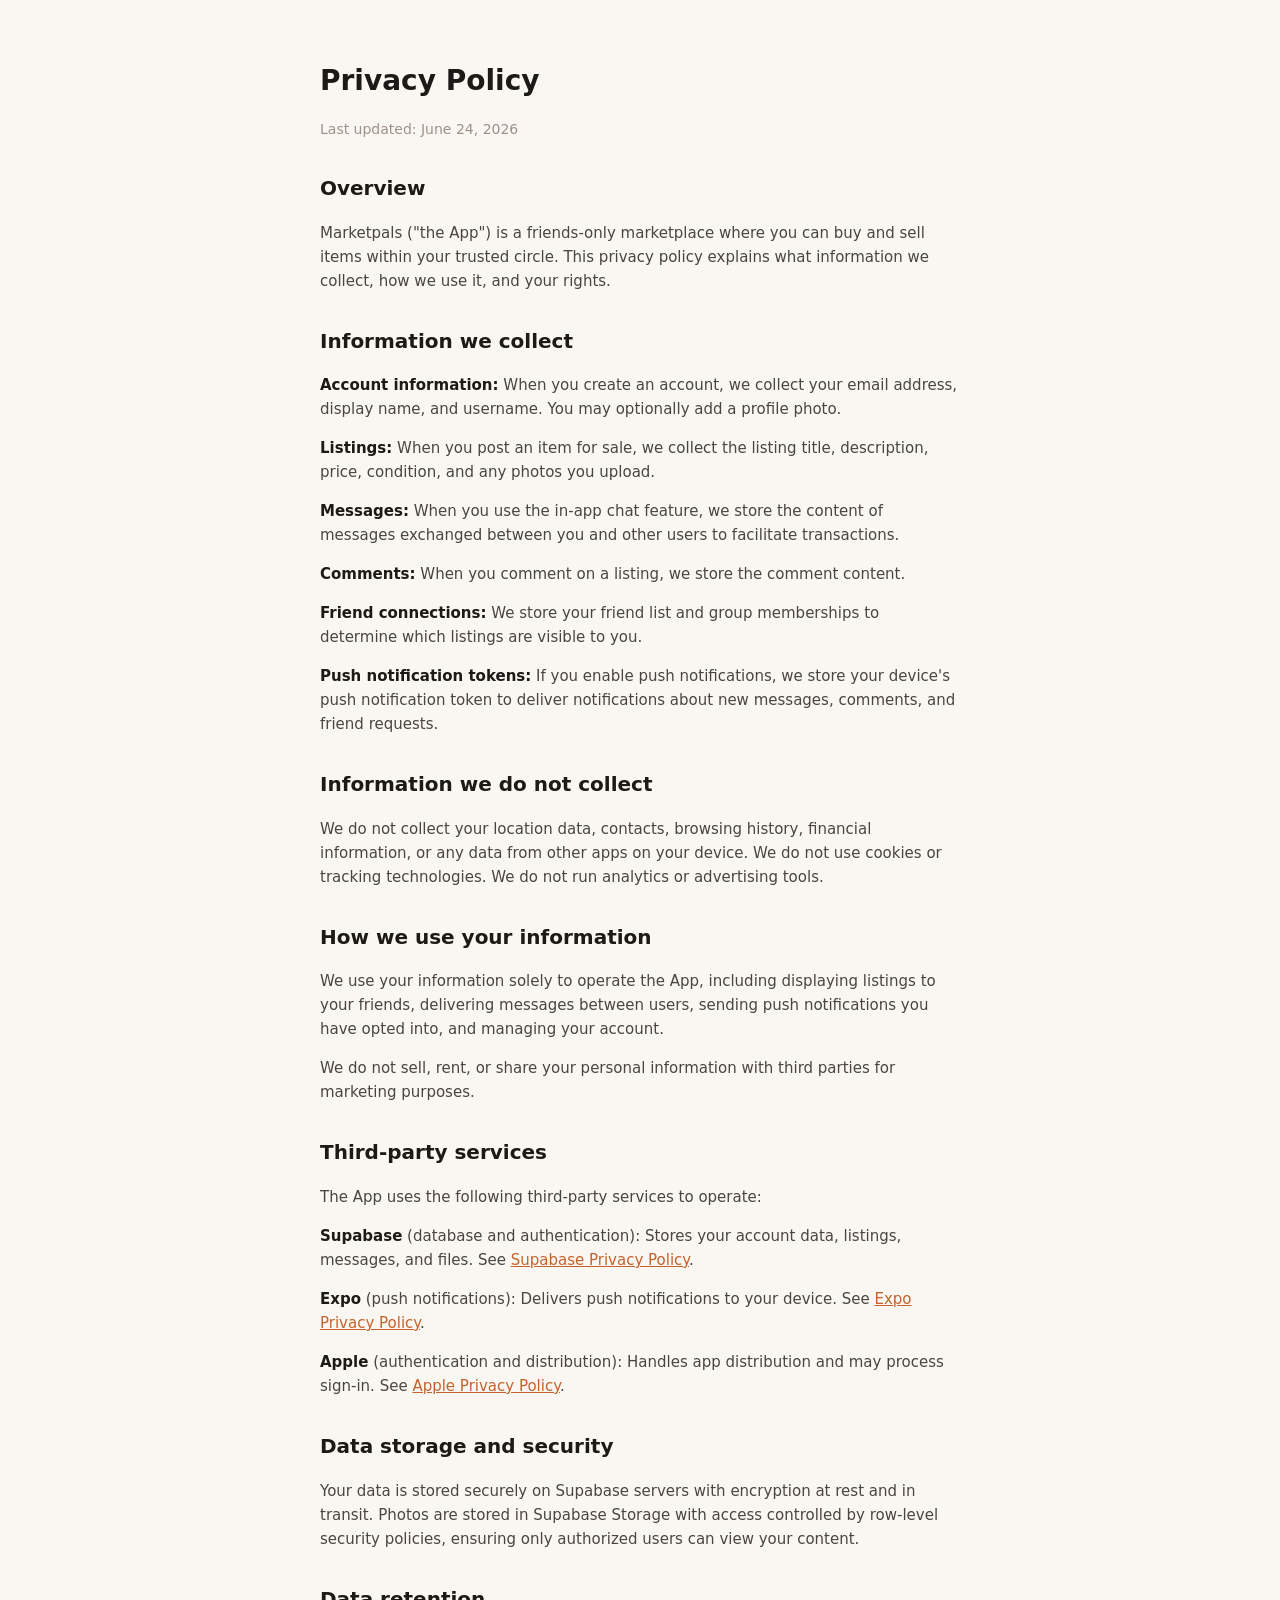
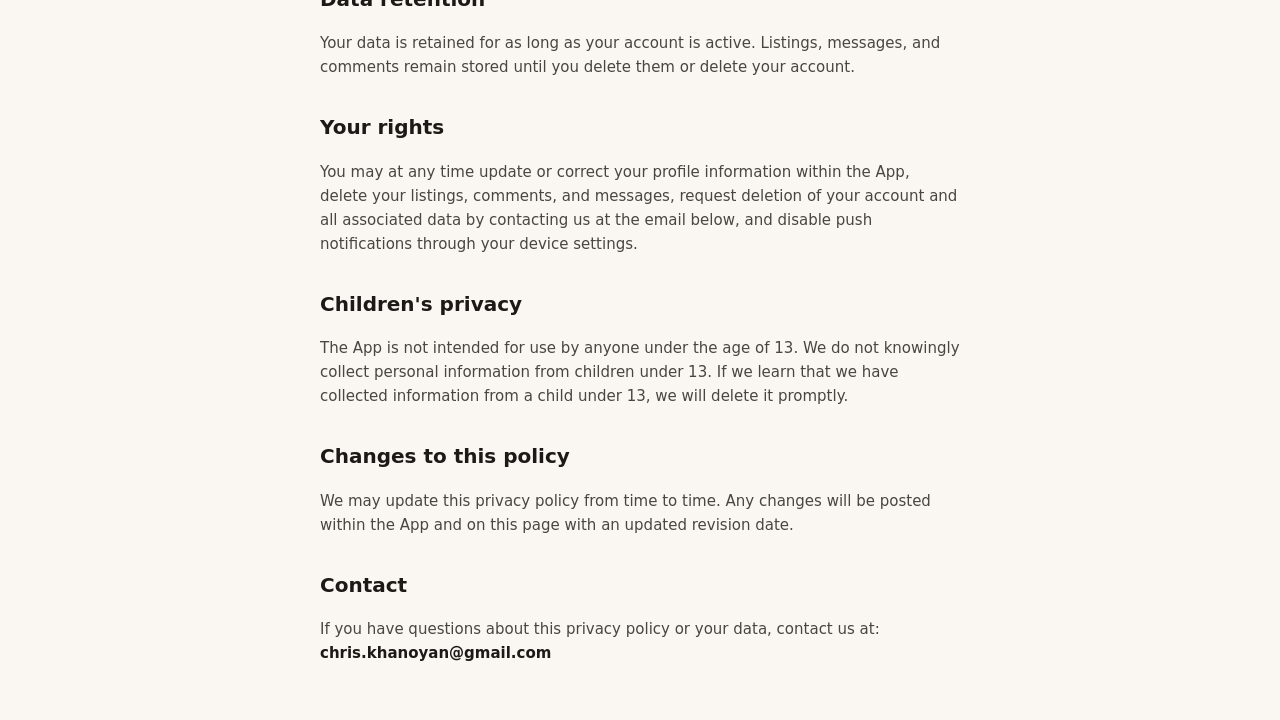
==== index.html @ 0244e1bd "Convert privacy policy from Markdown to HTML" ====
<!DOCTYPE html>
<html>
<head>
  <meta charset="utf-8">
  <meta name="viewport" content="width=device-width, initial-scale=1">
  <title>Marketpals - Privacy Policy</title>
  <style>
    body { margin: 0; font-family: -apple-system, system-ui, sans-serif; background: #FAF7F2; color: #1C1917; padding: 40px 20px; line-height: 1.6; }
    .wrap { max-width: 640px; margin: 0 auto; }
    h1 { font-size: 28px; font-weight: 700; margin-bottom: 4px; }
    h2 { font-size: 20px; font-weight: 700; margin-top: 32px; }
    p { font-size: 15px; color: #4A4540; }
    strong { color: #1C1917; }
    a { color: #C4622D; }
    .date { font-size: 14px; color: #9E9189; }
  </style>
</head>
<body>
  <div class="wrap">
    <h1>Privacy Policy</h1>
    <p class="date">Last updated: June 24, 2026</p>
    <h2>Overview</h2>
    <p>Marketpals ("the App") is a friends-only marketplace where you can buy and sell items within your trusted circle. This privacy policy explains what information we collect, how we use it, and your rights.</p>
    <h2>Information we collect</h2>
    <p><strong>Account information:</strong> When you create an account, we collect your email address, display name, and username. You may optionally add a profile photo.</p>
    <p><strong>Listings:</strong> When you post an item for sale, we collect the listing title, description, price, condition, and any photos you upload.</p>
    <p><strong>Messages:</strong> When you use the in-app chat feature, we store the content of messages exchanged between you and other users to facilitate transactions.</p>
    <p><strong>Comments:</strong> When you comment on a listing, we store the comment content.</p>
    <p><strong>Friend connections:</strong> We store your friend list and group memberships to determine which listings are visible to you.</p>
    <p><strong>Push notification tokens:</strong> If you enable push notifications, we store your device's push notification token to deliver notifications about new messages, comments, and friend requests.</p>
    <h2>Information we do not collect</h2>
    <p>We do not collect your location data, contacts, browsing history, financial information, or any data from other apps on your device. We do not use cookies or tracking technologies. We do not run analytics or advertising tools.</p>
    <h2>How we use your information</h2>
    <p>We use your information solely to operate the App, including displaying listings to your friends, delivering messages between users, sending push notifications you have opted into, and managing your account.</p>
    <p>We do not sell, rent, or share your personal information with third parties for marketing purposes.</p>
    <h2>Third-party services</h2>
    <p>The App uses the following third-party services to operate:</p>
    <p><strong>Supabase</strong> (database and authentication): Stores your account data, listings, messages, and files. See <a href="https://supabase.com/privacy">Supabase Privacy Policy</a>.</p>
    <p><strong>Expo</strong> (push notifications): Delivers push notifications to your device. See <a href="https://expo.dev/privacy">Expo Privacy Policy</a>.</p>
    <p><strong>Apple</strong> (authentication and distribution): Handles app distribution and may process sign-in. See <a href="https://www.apple.com/privacy/">Apple Privacy Policy</a>.</p>
    <h2>Data storage and security</h2>
    <p>Your data is stored securely on Supabase servers with encryption at rest and in transit. Photos are stored in Supabase Storage with access controlled by row-level security policies, ensuring only authorized users can view your content.</p>
    <h2>Data retention</h2>
    <p>Your data is retained for as long as your account is active. Listings, messages, and comments remain stored until you delete them or delete your account.</p>
    <h2>Your rights</h2>
    <p>You may at any time update or correct your profile information within the App, delete your listings, comments, and messages, request deletion of your account and all associated data by contacting us at the email below, and disable push notifications through your device settings.</p>
    <h2>Children's privacy</h2>
    <p>The App is not intended for use by anyone under the age of 13. We do not knowingly collect personal information from children under 13. If we learn that we have collected information from a child under 13, we will delete it promptly.</p>
    <h2>Changes to this policy</h2>
    <p>We may update this privacy policy from time to time. Any changes will be posted within the App and on this page with an updated revision date.</p>
    <h2>Contact</h2>
    <p>If you have questions about this privacy policy or your data, contact us at: <strong>chris.khanoyan@gmail.com</strong></p>
  </div>
</body>
</html>
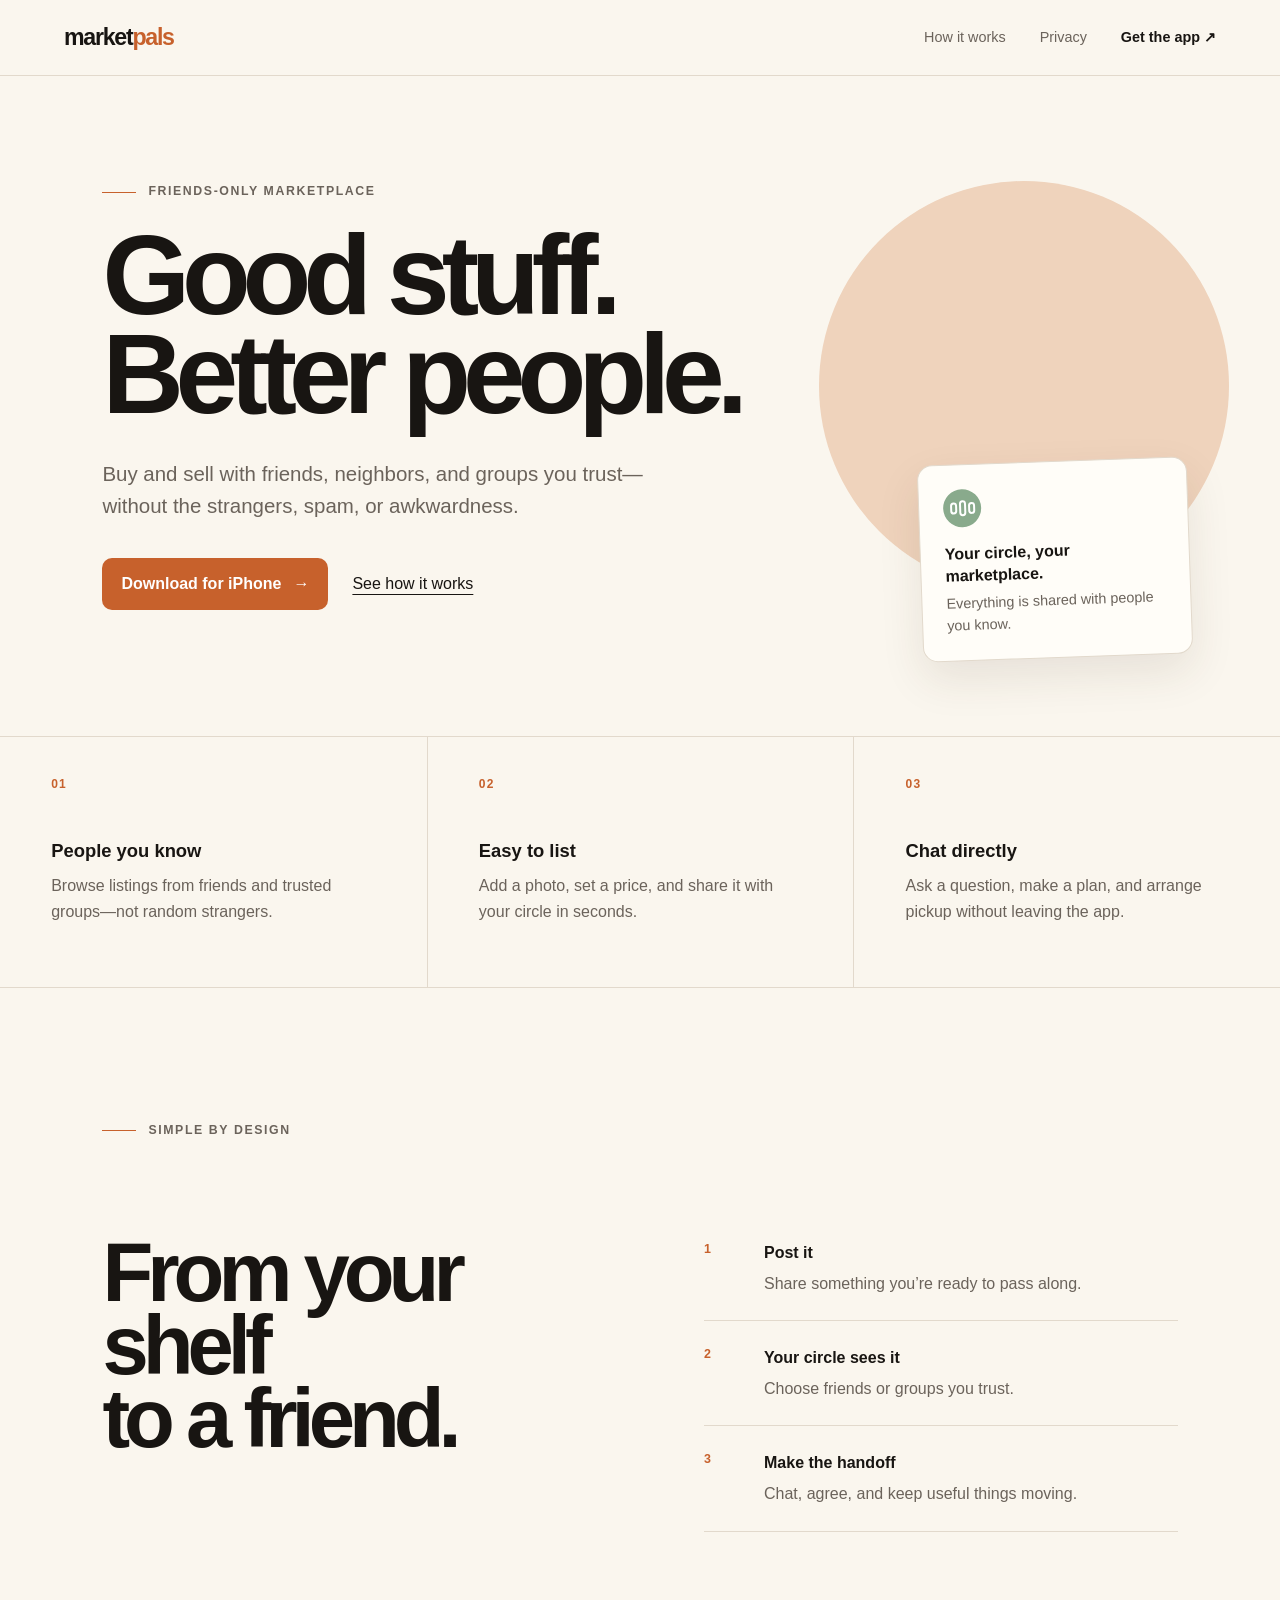
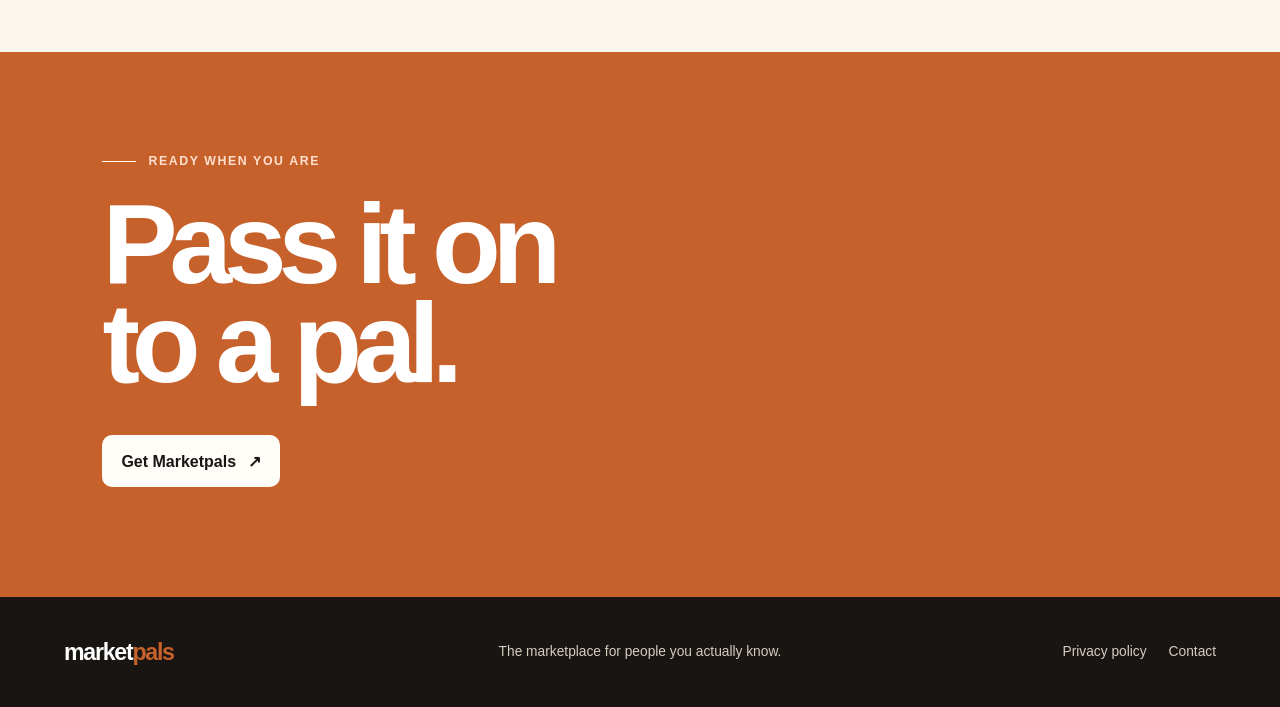
==== commit 76383042: "Launch Marketpals website" ====
--- a/index.html
+++ b/index.html
@@ -1,55 +1,102 @@
-<!DOCTYPE html>
-<html>
+<!doctype html>
+<html lang="en">
 <head>
   <meta charset="utf-8">
   <meta name="viewport" content="width=device-width, initial-scale=1">
-  <title>Marketpals - Privacy Policy</title>
-  <style>
-    body { margin: 0; font-family: -apple-system, system-ui, sans-serif; background: #FAF7F2; color: #1C1917; padding: 40px 20px; line-height: 1.6; }
-    .wrap { max-width: 640px; margin: 0 auto; }
-    h1 { font-size: 28px; font-weight: 700; margin-bottom: 4px; }
-    h2 { font-size: 20px; font-weight: 700; margin-top: 32px; }
-    p { font-size: 15px; color: #4A4540; }
-    strong { color: #1C1917; }
-    a { color: #C4622D; }
-    .date { font-size: 14px; color: #9E9189; }
-  </style>
+  <title>Marketpals — Good stuff. Better people.</title>
+  <meta name="description" content="Buy and sell with friends, neighbors, and groups you trust. Marketpals is the marketplace for people you actually know.">
+  <meta name="theme-color" content="#faf6ee">
+  <link rel="canonical" href="https://marketpals.app/">
+  <link rel="icon" href="/assets/favicon.png">
+  <link rel="apple-touch-icon" href="/assets/app-icon.png">
+  <link rel="stylesheet" href="/styles.css">
+  <meta property="og:type" content="website">
+  <meta property="og:site_name" content="Marketpals">
+  <meta property="og:title" content="Marketpals — Good stuff. Better people.">
+  <meta property="og:description" content="A friends-only marketplace for buying and selling with people you trust.">
+  <meta property="og:url" content="https://marketpals.app/">
+  <meta property="og:image" content="https://marketpals.app/assets/og.png">
+  <meta property="og:image:width" content="1200">
+  <meta property="og:image:height" content="630">
+  <meta name="twitter:card" content="summary_large_image">
+  <meta name="twitter:title" content="Marketpals — Good stuff. Better people.">
+  <meta name="twitter:description" content="A friends-only marketplace for buying and selling with people you trust.">
+  <meta name="twitter:image" content="https://marketpals.app/assets/og.png">
 </head>
 <body>
-  <div class="wrap">
-    <h1>Privacy Policy</h1>
-    <p class="date">Last updated: June 24, 2026</p>
-    <h2>Overview</h2>
-    <p>Marketpals ("the App") is a friends-only marketplace where you can buy and sell items within your trusted circle. This privacy policy explains what information we collect, how we use it, and your rights.</p>
-    <h2>Information we collect</h2>
-    <p><strong>Account information:</strong> When you create an account, we collect your email address, display name, and username. You may optionally add a profile photo.</p>
-    <p><strong>Listings:</strong> When you post an item for sale, we collect the listing title, description, price, condition, and any photos you upload.</p>
-    <p><strong>Messages:</strong> When you use the in-app chat feature, we store the content of messages exchanged between you and other users to facilitate transactions.</p>
-    <p><strong>Comments:</strong> When you comment on a listing, we store the comment content.</p>
-    <p><strong>Friend connections:</strong> We store your friend list and group memberships to determine which listings are visible to you.</p>
-    <p><strong>Push notification tokens:</strong> If you enable push notifications, we store your device's push notification token to deliver notifications about new messages, comments, and friend requests.</p>
-    <h2>Information we do not collect</h2>
-    <p>We do not collect your location data, contacts, browsing history, financial information, or any data from other apps on your device. We do not use cookies or tracking technologies. We do not run analytics or advertising tools.</p>
-    <h2>How we use your information</h2>
-    <p>We use your information solely to operate the App, including displaying listings to your friends, delivering messages between users, sending push notifications you have opted into, and managing your account.</p>
-    <p>We do not sell, rent, or share your personal information with third parties for marketing purposes.</p>
-    <h2>Third-party services</h2>
-    <p>The App uses the following third-party services to operate:</p>
-    <p><strong>Supabase</strong> (database and authentication): Stores your account data, listings, messages, and files. See <a href="https://supabase.com/privacy">Supabase Privacy Policy</a>.</p>
-    <p><strong>Expo</strong> (push notifications): Delivers push notifications to your device. See <a href="https://expo.dev/privacy">Expo Privacy Policy</a>.</p>
-    <p><strong>Apple</strong> (authentication and distribution): Handles app distribution and may process sign-in. See <a href="https://www.apple.com/privacy/">Apple Privacy Policy</a>.</p>
-    <h2>Data storage and security</h2>
-    <p>Your data is stored securely on Supabase servers with encryption at rest and in transit. Photos are stored in Supabase Storage with access controlled by row-level security policies, ensuring only authorized users can view your content.</p>
-    <h2>Data retention</h2>
-    <p>Your data is retained for as long as your account is active. Listings, messages, and comments remain stored until you delete them or delete your account.</p>
-    <h2>Your rights</h2>
-    <p>You may at any time update or correct your profile information within the App, delete your listings, comments, and messages, request deletion of your account and all associated data by contacting us at the email below, and disable push notifications through your device settings.</p>
-    <h2>Children's privacy</h2>
-    <p>The App is not intended for use by anyone under the age of 13. We do not knowingly collect personal information from children under 13. If we learn that we have collected information from a child under 13, we will delete it promptly.</p>
-    <h2>Changes to this policy</h2>
-    <p>We may update this privacy policy from time to time. Any changes will be posted within the App and on this page with an updated revision date.</p>
-    <h2>Contact</h2>
-    <p>If you have questions about this privacy policy or your data, contact us at: <strong>chris.khanoyan@gmail.com</strong></p>
-  </div>
+  <a class="skip-link" href="#main">Skip to content</a>
+
+  <header class="site-header">
+    <a class="wordmark" href="/" aria-label="Marketpals home">market<span>pals</span></a>
+    <nav class="site-nav" aria-label="Main navigation">
+      <a href="#how-it-works">How it works</a>
+      <a href="/privacy/">Privacy</a>
+      <a class="nav-download" href="https://apps.apple.com/us/app/marketpals/id6769597862">Get the app <span aria-hidden="true">↗</span></a>
+    </nav>
+  </header>
+
+  <main id="main">
+    <section class="hero" aria-labelledby="hero-title">
+      <div class="hero-copy">
+        <p class="eyebrow">Friends-only marketplace</p>
+        <h1 id="hero-title">Good stuff.<br>Better people.</h1>
+        <p class="hero-intro">Buy and sell with friends, neighbors, and groups you trust—without the strangers, spam, or awkwardness.</p>
+        <div class="hero-actions">
+          <a class="button" href="https://apps.apple.com/us/app/marketpals/id6769597862">Download for iPhone <span aria-hidden="true">→</span></a>
+          <a class="text-link" href="#how-it-works">See how it works</a>
+        </div>
+      </div>
+
+      <div class="sun" aria-hidden="true"></div>
+      <aside class="trust-note">
+        <span class="people-mark" aria-hidden="true"><i></i><i></i><i></i></span>
+        <strong>Your circle, your marketplace.</strong>
+        <p>Everything is shared with people you know.</p>
+      </aside>
+    </section>
+
+    <section class="values" aria-label="Why Marketpals">
+      <article class="value">
+        <span class="value-number">01</span>
+        <h2>People you know</h2>
+        <p>Browse listings from friends and trusted groups—not random strangers.</p>
+      </article>
+      <article class="value">
+        <span class="value-number">02</span>
+        <h2>Easy to list</h2>
+        <p>Add a photo, set a price, and share it with your circle in seconds.</p>
+      </article>
+      <article class="value">
+        <span class="value-number">03</span>
+        <h2>Chat directly</h2>
+        <p>Ask a question, make a plan, and arrange pickup without leaving the app.</p>
+      </article>
+    </section>
+
+    <section class="how" id="how-it-works" aria-labelledby="how-title">
+      <p class="eyebrow">Simple by design</p>
+      <h2 id="how-title">From your shelf<br>to a friend.</h2>
+      <ol class="steps">
+        <li><span>1</span><div><strong>Post it</strong><p>Share something you’re ready to pass along.</p></div></li>
+        <li><span>2</span><div><strong>Your circle sees it</strong><p>Choose friends or groups you trust.</p></div></li>
+        <li><span>3</span><div><strong>Make the handoff</strong><p>Chat, agree, and keep useful things moving.</p></div></li>
+      </ol>
+    </section>
+
+    <section class="closing" aria-labelledby="closing-title">
+      <p class="eyebrow light">Ready when you are</p>
+      <h2 id="closing-title">Pass it on<br>to a pal.</h2>
+      <a class="button light-button" href="https://apps.apple.com/us/app/marketpals/id6769597862">Get Marketpals <span aria-hidden="true">↗</span></a>
+    </section>
+  </main>
+
+  <footer class="site-footer">
+    <a class="wordmark footer-wordmark" href="/">market<span>pals</span></a>
+    <p>The marketplace for people you actually know.</p>
+    <div class="footer-links">
+      <a href="/privacy/">Privacy policy</a>
+      <a href="mailto:chris.khanoyan@gmail.com">Contact</a>
+    </div>
+  </footer>
 </body>
 </html>
--- a/styles.css
+++ b/styles.css
@@ -0,0 +1,336 @@
+:root {
+  --cream: #faf6ee;
+  --cream-deep: #eee5d8;
+  --paper: #fffdf8;
+  --ink: #181512;
+  --muted: #6b635b;
+  --rust: #c7612c;
+  --rust-dark: #a9481d;
+  --sage: #89aa8c;
+  --line: #e2d9cc;
+}
+
+* { box-sizing: border-box; }
+
+html { scroll-behavior: smooth; }
+
+body {
+  margin: 0;
+  background: var(--cream);
+  color: var(--ink);
+  font-family: Inter, ui-sans-serif, -apple-system, BlinkMacSystemFont, "Segoe UI", sans-serif;
+  font-size: 16px;
+  line-height: 1.6;
+  -webkit-font-smoothing: antialiased;
+}
+
+a { color: inherit; }
+
+.skip-link {
+  position: fixed;
+  top: 10px;
+  left: 10px;
+  z-index: 100;
+  padding: 9px 12px;
+  background: var(--ink);
+  color: var(--paper);
+  transform: translateY(-150%);
+}
+
+.skip-link:focus { transform: translateY(0); }
+
+.site-header {
+  min-height: 76px;
+  display: flex;
+  align-items: center;
+  justify-content: space-between;
+  gap: 28px;
+  padding: 18px clamp(22px, 5vw, 72px);
+  border-bottom: 1px solid var(--line);
+}
+
+.wordmark {
+  color: var(--ink);
+  font-size: 1.45rem;
+  font-weight: 750;
+  letter-spacing: -.055em;
+  line-height: 1;
+  text-decoration: none;
+}
+
+.wordmark span { color: var(--rust); }
+
+.site-nav {
+  display: flex;
+  align-items: center;
+  gap: clamp(16px, 3vw, 34px);
+}
+
+.site-nav a {
+  color: var(--muted);
+  font-size: .9rem;
+  text-decoration: none;
+}
+
+.site-nav a:hover,
+.site-nav a:focus-visible { color: var(--ink); }
+
+.site-nav .nav-download {
+  color: var(--ink);
+  font-weight: 700;
+}
+
+.hero {
+  position: relative;
+  min-height: 660px;
+  display: flex;
+  align-items: center;
+  overflow: hidden;
+  padding: 100px clamp(24px, 8vw, 124px) 120px;
+}
+
+.hero-copy {
+  position: relative;
+  z-index: 2;
+  width: min(720px, 68%);
+}
+
+.eyebrow {
+  display: flex;
+  align-items: center;
+  gap: 12px;
+  margin: 0 0 24px;
+  color: var(--muted);
+  font-size: .77rem;
+  font-weight: 750;
+  letter-spacing: .13em;
+  text-transform: uppercase;
+}
+
+.eyebrow::before {
+  content: "";
+  width: 34px;
+  height: 1px;
+  background: var(--rust);
+}
+
+h1,
+.how h2,
+.closing h2 {
+  margin: 0;
+  font-size: clamp(4rem, 8.8vw, 8.3rem);
+  font-weight: 720;
+  letter-spacing: -.072em;
+  line-height: .88;
+}
+
+.hero-intro {
+  max-width: 570px;
+  margin: 34px 0 36px;
+  color: var(--muted);
+  font-size: clamp(1.05rem, 1.6vw, 1.28rem);
+  line-height: 1.55;
+}
+
+.hero-actions {
+  display: flex;
+  align-items: center;
+  gap: 24px;
+  flex-wrap: wrap;
+}
+
+.button {
+  display: inline-flex;
+  align-items: center;
+  justify-content: center;
+  gap: 12px;
+  min-height: 52px;
+  padding: 13px 19px;
+  border-radius: 10px;
+  background: var(--rust);
+  color: white;
+  font-weight: 750;
+  text-decoration: none;
+  transition: background .18s ease, transform .18s ease;
+}
+
+.button:hover { background: var(--rust-dark); transform: translateY(-2px); }
+.button:focus-visible { outline: 3px solid var(--sage); outline-offset: 3px; }
+
+.text-link { text-underline-offset: 5px; }
+.text-link:hover { color: var(--rust); }
+
+.sun {
+  position: absolute;
+  top: 105px;
+  right: clamp(-110px, 4vw, 90px);
+  width: clamp(260px, 32vw, 490px);
+  aspect-ratio: 1;
+  border-radius: 50%;
+  background: #efd3bc;
+}
+
+.trust-note {
+  position: absolute;
+  right: clamp(24px, 7vw, 110px);
+  bottom: 78px;
+  z-index: 2;
+  width: min(270px, 28vw);
+  padding: 24px;
+  border: 1px solid var(--line);
+  border-radius: 15px;
+  background: var(--paper);
+  box-shadow: 0 18px 44px rgba(70, 46, 29, .1);
+  transform: rotate(-2deg);
+}
+
+.trust-note strong { display: block; margin: 16px 0 7px; line-height: 1.35; }
+.trust-note p { margin: 0; color: var(--muted); font-size: .9rem; line-height: 1.5; }
+
+.people-mark {
+  width: 38px;
+  height: 38px;
+  display: flex;
+  align-items: center;
+  justify-content: center;
+  gap: 2px;
+  border-radius: 50%;
+  background: var(--sage);
+}
+
+.people-mark i {
+  width: 7px;
+  height: 12px;
+  display: block;
+  border: 2px solid white;
+  border-radius: 7px;
+}
+
+.people-mark i:nth-child(2) { height: 16px; }
+
+.values {
+  display: grid;
+  grid-template-columns: repeat(3, 1fr);
+  border-top: 1px solid var(--line);
+  border-bottom: 1px solid var(--line);
+}
+
+.value { min-height: 250px; padding: 38px clamp(24px, 4vw, 64px) 44px; }
+.value + .value { border-left: 1px solid var(--line); }
+
+.value-number {
+  display: block;
+  margin-bottom: 45px;
+  color: var(--rust);
+  font-size: .75rem;
+  font-weight: 800;
+  letter-spacing: .1em;
+}
+
+.value h2 { margin: 0 0 10px; font-size: 1.15rem; line-height: 1.3; }
+.value p { max-width: 350px; margin: 0; color: var(--muted); }
+
+.how {
+  display: grid;
+  grid-template-columns: 1fr 1fr;
+  gap: clamp(50px, 10vw, 160px);
+  padding: 120px clamp(24px, 8vw, 124px);
+}
+
+.how .eyebrow { grid-column: 1 / -1; margin-bottom: -45px; }
+
+.how h2 { font-size: clamp(3.5rem, 6.5vw, 6.8rem); }
+
+.steps { margin: 0; padding: 0; list-style: none; }
+
+.steps li {
+  display: grid;
+  grid-template-columns: 42px 1fr;
+  gap: 18px;
+  padding: 24px 0;
+  border-bottom: 1px solid var(--line);
+}
+
+.steps li:first-child { padding-top: 4px; }
+.steps > li > span { color: var(--rust); font-size: .78rem; font-weight: 800; }
+.steps strong { display: block; margin-bottom: 5px; }
+.steps p { margin: 0; color: var(--muted); }
+
+.closing {
+  padding: 100px clamp(24px, 8vw, 124px) 110px;
+  background: var(--rust);
+  color: white;
+}
+
+.eyebrow.light { color: #ffe0cf; }
+.eyebrow.light::before { background: white; }
+.closing h2 { margin-bottom: 42px; }
+
+.light-button { background: var(--paper); color: var(--ink); }
+.light-button:hover { background: var(--cream-deep); }
+
+.site-footer {
+  min-height: 110px;
+  display: grid;
+  grid-template-columns: 1fr auto 1fr;
+  align-items: center;
+  gap: 28px;
+  padding: 28px clamp(24px, 5vw, 72px);
+  background: var(--ink);
+  color: #d5cbc0;
+}
+
+.footer-wordmark { color: white; }
+.site-footer p { margin: 0; font-size: .86rem; text-align: center; }
+.footer-links { display: flex; justify-content: flex-end; gap: 22px; }
+.footer-links a { font-size: .86rem; text-decoration: none; }
+.footer-links a:hover { color: white; }
+
+.policy-page { min-height: 100vh; background: var(--cream); }
+
+.policy-shell {
+  width: min(760px, calc(100% - 42px));
+  margin: 0 auto;
+  padding: 80px 0 110px;
+}
+
+.policy-back { display: inline-block; margin-bottom: 48px; color: var(--muted); text-decoration: none; }
+.policy-back:hover { color: var(--rust); }
+.policy-shell h1 { font-size: clamp(3.2rem, 8vw, 5.8rem); }
+.policy-updated { margin: 24px 0 50px; color: var(--muted); }
+.policy-shell h2 { margin: 42px 0 12px; font-size: 1.35rem; line-height: 1.3; }
+.policy-shell p, .policy-shell li { color: #514b45; }
+.policy-shell a { color: var(--rust-dark); }
+.policy-shell li + li { margin-top: 9px; }
+
+@media (max-width: 820px) {
+  .hero { min-height: 720px; align-items: flex-start; padding-top: 78px; padding-bottom: 250px; }
+  .hero-copy { width: 100%; }
+  .sun { top: auto; bottom: 55px; right: -55px; width: 250px; }
+  .trust-note { left: 24px; right: auto; bottom: 48px; width: 250px; }
+  .values { grid-template-columns: 1fr; }
+  .value { min-height: auto; }
+  .value + .value { border-left: 0; border-top: 1px solid var(--line); }
+  .value-number { margin-bottom: 24px; }
+  .how { grid-template-columns: 1fr; gap: 55px; }
+  .how .eyebrow { margin-bottom: -20px; }
+  .site-footer { grid-template-columns: 1fr; justify-items: start; }
+  .site-footer p { text-align: left; }
+  .footer-links { justify-content: flex-start; }
+}
+
+@media (max-width: 560px) {
+  .site-header { min-height: 68px; }
+  .site-nav > a:not(.nav-download) { display: none; }
+  .hero { min-height: 700px; padding-top: 62px; }
+  h1 { font-size: clamp(3.6rem, 19vw, 5.2rem); }
+  .trust-note { width: 220px; padding: 20px; }
+  .sun { width: 205px; }
+  .how { padding-top: 86px; padding-bottom: 90px; }
+  .closing { padding-top: 80px; padding-bottom: 85px; }
+}
+
+@media (prefers-reduced-motion: reduce) {
+  html { scroll-behavior: auto; }
+  .button { transition: none; }
+}
